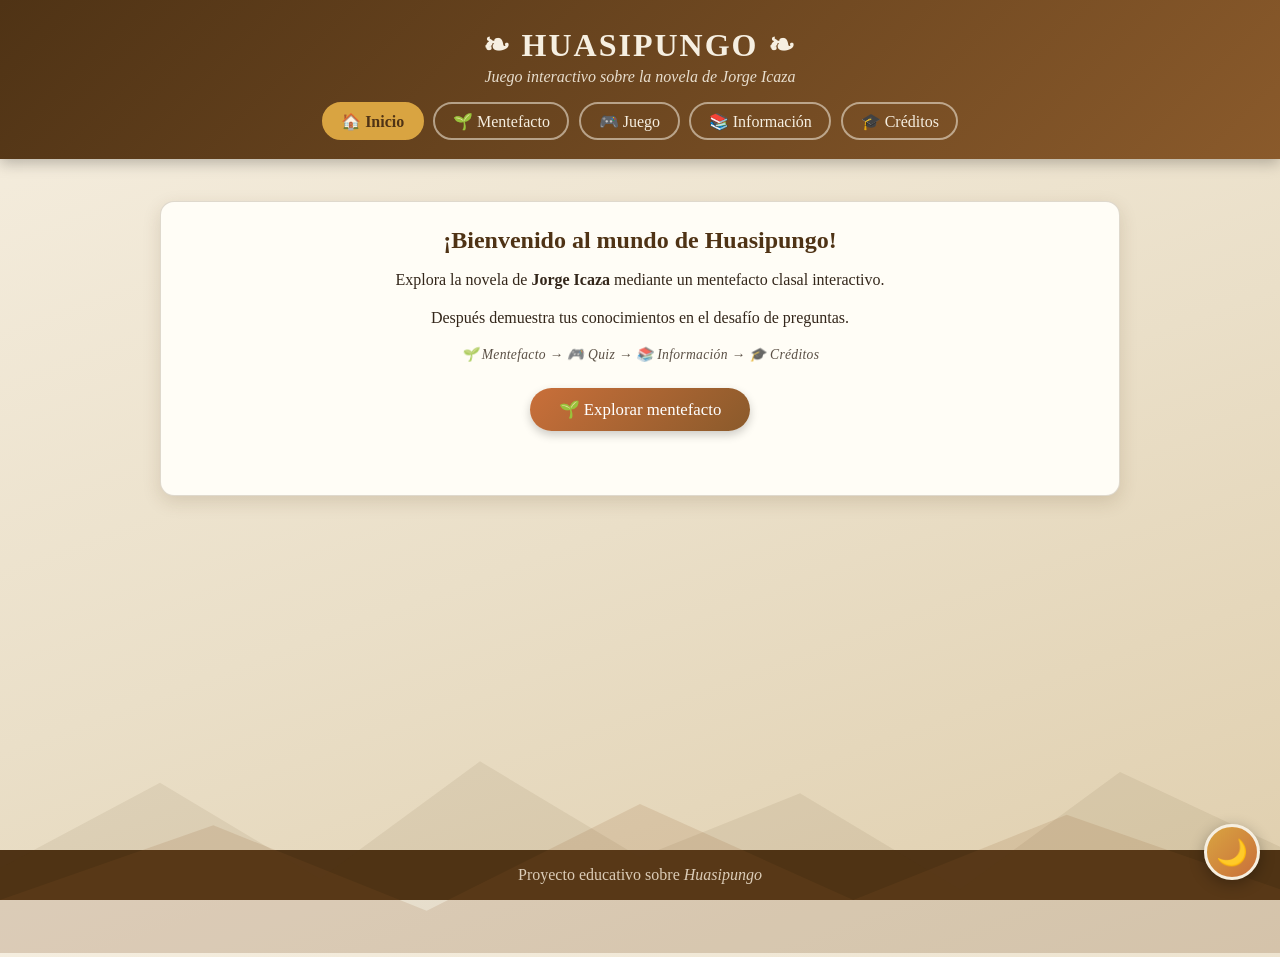
==== index.html @ 81730fbd "Se sube los archivos de la pag" ====
<!DOCTYPE html>
<html lang="es">
<head>
  <meta charset="UTF-8" />
  <meta name="viewport" content="width=device-width, initial-scale=1.0" />
  <title>Huasipungo - Juego Interactivo</title>
  <link rel="stylesheet" href="syte.css" />
</head>
<body>
  <!-- Botón para activar/desactivar modo noche -->
<button class="toggle-noche" id="toggle-noche" title="Activar modo noche">
  🌙
</button>

  <!-- ============ ENCABEZADO Y MENÚ ============ -->
  <header class="encabezado">
    <h1>❧ HUASIPUNGO ❧</h1>
    <p class="subtitulo">Juego interactivo sobre la novela de Jorge Icaza</p>
    <nav class="menu">
      <button class="boton-nav activo" data-seccion="inicio">🏠 Inicio</button>
      <button class="boton-nav" data-seccion="mentefacto">🌱 Mentefacto</button>
      <button class="boton-nav" data-seccion="juego">🎮 Juego</button>
      <button class="boton-nav" data-seccion="informacion">📚 Información</button>
      <button class="boton-nav" data-seccion="creditos">🎓 Créditos</button>
    </nav>
  </header>

  <main class="contenedor">

    <!-- ============ INICIO ============ -->
    <section id="inicio" class="seccion activa">
      <!-- Silueta de montañas andinas -->
<div class="montanas-svg">
  <svg viewBox="0 0 1200 200" preserveAspectRatio="none">
      <!-- Capa de montañas de fondo (más clara) -->
      <path d="M0,200 L0,120 L150,40 L300,130 L450,20 L600,110 L750,50 L900,140 L1050,30 L1200,100 L1200,200 Z" fill="rgba(79,51,21,0.08)"/>
      <!-- Capa de montañas de frente (más oscura) -->
      <path d="M0,200 L0,150 L200,80 L400,160 L600,60 L800,150 L1000,70 L1200,140 L1200,200 Z" fill="rgba(138,90,43,0.15)"/>
  </svg>
</div>
      <div class="tarjeta bienvenida">
        <h2>¡Bienvenido al mundo de Huasipungo!</h2>
        <p>Explora la novela de <strong>Jorge Icaza</strong> mediante un mentefacto clasal interactivo.</p>
        <p>Después demuestra tus conocimientos en el desafío de preguntas.</p>
        <p class="recorrido">🌱 Mentefacto → 🎮 Quiz → 📚 Información → 🎓 Créditos</p>
        <button class="boton-primario" data-seccion="mentefacto">🌱 Explorar mentefacto</button>
      </div>
    </section>

    <!-- ============ MENTEFACTO ============ -->
    <section id="mentefacto" class="seccion">
      <h2>🌱 Mentefacto de Huasipungo</h2>
      <p class="instruccion">
        Arrastra cada ficha del triángulo Clasal hasta el círculo que le corresponde,
        o tócala para leer su contenido. Luego explora el resto del mentefacto
        tocando cada nodo.
      </p>

      <div class="triangulos">
        <!-- CLASAL (nocional) -->
        <div class="triangulo-card">
          <div class="triangulo-titulo">Clasal <span>(Sustantivos)</span></div>
          <div class="triangulo-zona">
            <div class="triangulo-forma clasal"></div>
            <div class="slot" data-slot="clasal-x1" style="top:58%; left:50%;"><span>X1</span></div>
            <div class="slot" data-slot="clasal-x2" style="top:82%; left:24%;"><span>X2</span></div>
            <div class="slot" data-slot="clasal-x3" style="top:82%; left:76%;"><span>X3</span></div>
            <div class="slot slot-fuera" data-slot="clasal-fuera" style="top:12%; left:90%;"><span>X4</span></div>
          </div>
          <div class="triangulo-base">NOVELA INDIGENISTA</div>
          <p class="triangulo-frase">¿Cuáles son novelas indigenistas?</p>
          <div class="banco-fichas" id="banco-clasal">
            <div class="ficha" data-nodo="clasal-x1">Huasipungo</div>
            <div class="ficha" data-nodo="clasal-x2">El mundo es ancho y ajeno</div>
            <div class="ficha" data-nodo="clasal-x3">Otras novelas indigenistas</div>
            <div class="ficha" data-nodo="clasal-fuera">Cien años de soledad</div>
          </div>
        </div>
      </div>

      <div class="verificacion">
        <button id="btn-verificar" class="boton-primario">✅ Verificar</button>
        <p id="feedback-verificacion" class="triangulo-frase"></p>
      </div>

      <!-- Mentefacto conceptual (estructura tipo mapa: triángulo central + recuadros) -->
      <div class="mentefacto">

        <div class="fila-mf">
          <div class="nodo nodo-tema" data-nodo="tema-central">
            <span class="etiqueta">Tema central</span>
            <p>La explotación, el abuso y la injusticia que sufren los indígenas
            campesinos en la Sierra ecuatoriana durante el régimen hacendatario.</p>
          </div>
        </div>

        <div class="conector vertical conector-subida"></div>

        <div class="fila-mf fila-central-mf">
          <div class="nodo nodo-personajes" data-nodo="personajes-principales">
            <span class="etiqueta">Personajes principales</span>
            <ul>
              <li><strong>Andrés Chiliquinga</strong>: indígena trabajador y protagonista.</li>
              <li><strong>Cunshi</strong>: esposa de Andrés, luchadora y sufrida.</li>
              <li><strong>Don Alfonso Pereira</strong>: <span class="tooltip" tabindex="0">hacendado<span class="texto-tooltip">Dueño de la hacienda; ejercía control económico y social sobre los indígenas que vivían en sus tierras.</span></span> cruel y abusivo.</li>
              <li><strong>La indígena</strong>: símbolo del pueblo indígena explotado.</li>
            </ul>
          </div>

          <div class="conector horizontal"></div>

          <div class="triangulo-mf">
            <div class="triangulo-mf-forma"></div>
            <div class="triangulo-mf-texto">
              <strong>HUASIPUNGO</strong>
              <span>Novela de<br>Jorge Icaza<br>(1934)</span>
            </div>
          </div>

          <div class="conector horizontal"></div>

          <div class="nodo nodo-idea" data-nodo="idea-principal">
            <span class="etiqueta">Idea principal</span>
            <p>Huasipungo denuncia la dura realidad del indígena ecuatoriano,
            mostrando cómo el sistema hacendatario lo somete a la pobreza,
            al abuso y a la falta de derechos.</p>
          </div>
        </div>

        <div class="conector vertical conector-bajada"></div>

        <div class="ramas-inferior">
          <div class="rama"></div>
          <div class="rama"></div>
          <div class="rama"></div>
        </div>

        <div class="fila-mf fila-inferior-mf">
          <div class="nodo nodo-ambiente" data-nodo="ambiente">
            <span class="etiqueta">Ambiente</span>
            <p>La historia se desarrolla en las haciendas de la Sierra ecuatoriana,
            espacios de desigualdad, donde los indígenas viven en condiciones
            de pobreza y humillación.</p>
          </div>
          <div class="nodo nodo-conflicto" data-nodo="conflicto-central">
            <span class="etiqueta">Conflicto central</span>
            <p>El indígena lucha por sobrevivir frente a la explotación de los
            <span class="tooltip" tabindex="0">hacendados<span class="texto-tooltip">Dueños de la hacienda; ejercían control económico y social sobre los indígenas que vivían en sus tierras.</span></span>,
            quienes abusan de su poder económico y social, negándoles justicia y dignidad.</p>
          </div>
          <div class="nodo nodo-mensaje" data-nodo="mensaje">
            <span class="etiqueta">Mensaje</span>
            <p>La novela invita a reflexionar sobre la justicia social, el respeto
            a la dignidad humana y la necesidad de construir una sociedad más
            equitativa y solidaria.</p>
          </div>
        </div>
      </div>

      <!-- Galería de personajes (tarjetas con flip) -->
      <div class="galeria-personajes">
        <h3 class="subtitulo-seccion">👥 Galería de personajes</h3>
        <p class="instruccion">Toca cada tarjeta para conocer al personaje.</p>
        <div class="tarjetas-personajes">
          <div class="tarjeta-flip" tabindex="0">
            <div class="tarjeta-flip-interior">
              <div class="tarjeta-flip-frente">
                <span class="tarjeta-flip-icono">🧔🏿</span>
                <span class="tarjeta-flip-nombre">Andrés Chiliquinga</span>
              </div>
              <div class="tarjeta-flip-reverso">
                <p>Indígena trabajador y protagonista; representa el sufrimiento y la resistencia.</p>
              </div>
            </div>
          </div>
          <div class="tarjeta-flip" tabindex="0">
            <div class="tarjeta-flip-interior">
              <div class="tarjeta-flip-frente">
                <span class="tarjeta-flip-icono">👩🏽</span>
                <span class="tarjeta-flip-nombre">Cunshi</span>
              </div>
              <div class="tarjeta-flip-reverso">
                <p>Esposa de Andrés, luchadora y sufrida.</p>
              </div>
            </div>
          </div>
          <div class="tarjeta-flip" tabindex="0">
            <div class="tarjeta-flip-interior">
              <div class="tarjeta-flip-frente">
                <span class="tarjeta-flip-icono">🎩</span>
                <span class="tarjeta-flip-nombre">Alfonso Pereira</span>
              </div>
              <div class="tarjeta-flip-reverso">
                <p>Hacendado cruel y abusivo, dueño de la hacienda.</p>
              </div>
            </div>
          </div>
          <div class="tarjeta-flip" tabindex="0">
            <div class="tarjeta-flip-interior">
              <div class="tarjeta-flip-frente">
                <span class="tarjeta-flip-icono">💼</span>
                <span class="tarjeta-flip-nombre">Mr. Chapy</span>
              </div>
              <div class="tarjeta-flip-reverso">
                <p>Inversionista estadounidense interesado en la hacienda.</p>
              </div>
            </div>
          </div>
          <div class="tarjeta-flip" tabindex="0">
            <div class="tarjeta-flip-interior">
              <div class="tarjeta-flip-frente">
                <span class="tarjeta-flip-icono">🥾</span>
                <span class="tarjeta-flip-nombre">Jacinto Quintana</span>
              </div>
              <div class="tarjeta-flip-reverso">
                <p>Capataz que vigila y castiga a los indígenas.</p>
              </div>
            </div>
          </div>
          <div class="tarjeta-flip" tabindex="0">
            <div class="tarjeta-flip-interior">
              <div class="tarjeta-flip-frente">
                <span class="tarjeta-flip-icono">⛪</span>
                <span class="tarjeta-flip-nombre">Padre Juvencio Rojano</span>
              </div>
              <div class="tarjeta-flip-reverso">
                <p>Sacerdote que justifica el orden establecido.</p>
              </div>
            </div>
          </div>
          <div class="tarjeta-flip" tabindex="0">
            <div class="tarjeta-flip-interior">
              <div class="tarjeta-flip-frente">
                <span class="tarjeta-flip-icono">✊🏽</span>
                <span class="tarjeta-flip-nombre">La indígena</span>
              </div>
              <div class="tarjeta-flip-reverso">
                <p>Símbolo del pueblo indígena explotado en su conjunto.</p>
              </div>
            </div>
          </div>
        </div>
      </div>

      <div id="detalle-nodo" class="detalle-nodo oculto">
        <h3 id="detalle-titulo"></h3>
        <div id="detalle-contenido"></div>
      </div>

      <p id="indicacion-nodo" class="instruccion">
        Toca cualquier ficha o nodo para ver su contenido.
      </p>
    </section>

    <!-- ============ JUEGO ============ -->
    <section id="juego" class="seccion">
      <h2>🎮 Desafío de Huasipungo</h2>
      <div class="marcador">⭐ Puntos: <span id="puntos">0</span></div>

      <div class="tarjeta">

        <div id="zona-intro">
          <p>Ingresa tu nombre y presiona comenzar para jugar.</p>
          <input type="text" id="input-nombre" class="campo-nombre" placeholder="Tu nombre" maxlength="20">
          <p id="error-nombre" class="retroalimentacion mal oculto">Escribe tu nombre antes de comenzar.</p>
          <button id="btn-comenzar" class="boton-primario">▶️ Comenzar juego</button>
        </div>

        <div id="zona-pregunta" class="oculto">
          <!-- Cambia el párrafo de progreso por este nuevo div -->
<div class="progreso-montana">
  <div class="camino-relleno" id="camino-relleno"></div>
  <div class="condor-icon" id="condor-icon">🦅</div>
</div>
<p id="progreso" class="progreso progreso-texto-antiguo"></p> <!-- Lo ocultamos con CSS pero lo dejamos por si el JS lo busca -->
          <button id="btn-reiniciar-partida" class="boton-secundario boton-chico" title="Reiniciar esta partida">🔁 Reiniciar</button>
          <h3 id="pregunta-texto"></h3>
          <div id="opciones" class="opciones"></div>
          <p id="retroalimentacion" class="retroalimentacion"></p>
          <button id="btn-siguiente" class="boton-primario oculto">Siguiente ➜</button>
        </div>

        <div id="zona-final" class="oculto">
          <h3>🏁 ¡Juego terminado!</h3>
          <div id="insignia-resultado" class="insignia">
            <span id="insignia-icono" class="insignia-icono"></span>
            <span id="insignia-texto" class="insignia-texto"></span>
          </div>
          <p id="resultado-final"></p>
          <button id="btn-reiniciar" class="boton-primario">🔄 Jugar de nuevo</button>
          <button id="btn-cambiar-jugador" class="boton-primario boton-secundario">👤 Cambiar jugador</button>
        </div>

      </div>

      <div class="tarjeta tabla-posiciones">
        <h3>🏆 Tabla de posiciones</h3>
        <button id="btn-reiniciar-ranking" class="boton-secundario boton-chico" title="Borrar la tabla de posiciones">🗑️ Reiniciar tabla</button>
        <table id="tabla-ranking">
          <thead>
            <tr><th>#</th><th>Nombre</th><th>Puntos</th><th>Fecha</th></tr>
          </thead>
          <tbody id="cuerpo-ranking"></tbody>
        </table>
        <p id="sin-registros" class="instruccion oculto">Aún no hay partidas registradas. ¡Sé el primero!</p>
      </div>
    </section>

    <!-- ============ INFORMACIÓN ============ -->
    <section id="informacion" class="seccion">
      <h2>📚 Sobre Huasipungo</h2>
      <div class="tarjeta info">
        <div class="dato">
          <span class="clave">Autor</span>
          <span class="valor">Jorge Icaza</span>
        </div>
        <div class="dato">
          <span class="clave">Año de publicación</span>
          <span class="valor">1934</span>
        </div>
        <div class="dato">
          <span class="clave">Género</span>
          <span class="valor">Novela de denuncia social (indigenista)</span>
        </div>
        <div class="dato bloque">
          <span class="clave">Descripción</span>
          <span class="valor">Huasipungo presenta la difícil situación de los indígenas
          ecuatorianos sometidos a explotación y condiciones de vida injustas
          dentro del sistema de hacienda.</span>
        </div>
        <div class="dato bloque">
          <span class="clave">Temas principales</span>
          <span class="valor">
            • Explotación<br>
            • Pobreza<br>
            • Racismo<br>
            • Desigualdad social<br>
            • Resistencia indígena
          </span>
        </div>
        <div class="dato bloque">
          <span class="clave">Personaje principal</span>
          <span class="valor"><strong>Andrés Chiliquinga</strong> representa el sufrimiento
          y la resistencia de los indígenas.</span>
        </div>
        <div class="dato bloque">
          <span class="clave">Sobre el autor</span>
          <span class="valor">Jorge Icaza Coronel (Quito, 1906 – 1978) fue un escritor y
          dramaturgo ecuatoriano, una de las figuras principales del indigenismo
          latinoamericano. Su obra retrata la explotación del indígena serrano bajo el
          sistema de haciendas, combinando la denuncia social con un lenguaje que
          incorpora giros populares y quichuismos.</span>
        </div>
        <div class="dato bloque">
          <span class="clave">Contexto histórico</span>
          <span class="valor">Huasipungo se publicó en 1934, en un Ecuador rural dominado
          por el latifundio y el
          <span class="tooltip" tabindex="0">concertaje<span class="texto-tooltip">Sistema de deudas heredadas que ataba al indígena y su familia al servicio de la hacienda.</span></span>:
          un sistema de deudas que ataba al indígena a la hacienda a cambio de un
          <span class="tooltip" tabindex="0">huasipungo<span class="texto-tooltip">Pequeña parcela de tierra que el hacendado entregaba al indígena a cambio de trabajo gratuito.</span></span>.
          La novela se inscribe en el indigenismo, corriente literaria de las décadas de
          1930 y 1940 que denunciaba la marginación de los pueblos originarios en los
          países andinos.</span>
        </div>
        <div class="dato bloque">
          <span class="clave">Glosario</span>
          <dl class="glosario">
            <dt>Huasipungo</dt>
            <dd>Pequeña parcela de tierra que el hacendado entregaba al indígena a cambio de trabajo gratuito.</dd>
            <dt>Concertaje</dt>
            <dd>Sistema de deudas heredadas que ataba al indígena y su familia al servicio de la hacienda.</dd>
            <dt>Longo</dt>
            <dd>Término despectivo usado en la novela para referirse al indígena.</dd>
            <dt>Mayordomo / Capataz</dt>
            <dd>Encargado de vigilar el trabajo de los indígenas y hacer cumplir las órdenes del hacendado.</dd>
            <dt>Patrón / Hacendado</dt>
            <dd>Dueño de la hacienda; ejercía control económico y social sobre los indígenas que vivían en sus tierras.</dd>
          </dl>
        </div>
      </div>
    </section>

    <!-- ============ CRÉDITOS ============ -->
    <section id="creditos" class="seccion">
      <h2>🎓 Créditos</h2>
      <div class="tarjeta info">
        <div class="dato bloque">
          <span class="clave">Autores</span>
          <span class="valor">Moisés Dela, Andrés Loor, Miguel Jiménez, Roberto Asencio</span>
        </div>
        <div class="dato">
          <span class="clave">Materia</span>
          <span class="valor">Lengua y Literatura 3A</span>
        </div>
        <div class="dato">
          <span class="clave">Docente</span>
          <span class="valor">Karina Ormaza</span>
        </div>
        <div class="dato">
          <span class="clave">Institución</span>
          <span class="valor">San Benildo La Salle</span>
        </div>
        <div class="dato">
          <span class="clave">Fecha</span>
          <span class="valor">18 de agosto de 2026</span>
        </div>
        <div class="dato bloque">
          <span class="clave">Objetivo del proyecto</span>
          <span class="valor">Servir como material de apoyo para el estudio de la novela
          <em>Huasipungo</em> de Jorge Icaza, mediante un mentefacto interactivo y un
          desafío de preguntas, como complemento a un juego elaborado por separado en
          RPG Maker MZ sobre la misma obra.</span>
        </div>
        <div class="dato bloque">
          <span class="clave">Fuentes consultadas</span>
          <span class="valor">
            • Icaza, Jorge. <em>Huasipungo</em>. 1934.<br>
            • Biografía de Jorge Icaza — enciclopedias y antologías de literatura ecuatoriana.<br>
            • Apuntes de cátedra de Lengua y Literatura sobre la novela indigenista.
          </span>
        </div>
      </div>
    </section>

  </main>

  <footer class="pie">Proyecto educativo sobre <em>Huasipungo</em></footer>

  <script src="main.js"></script>
</body>
</html>
---- syte.css ----
/* ============ VARIABLES Y BASE ============ */
:root{
  --tierra:#8a5a2b;
  --tierra-oscura:#4f3315;
  --barro:#c96f3a;
  --verde:#4e6b3a;
  --verde-oscuro:#31481f;
  --dorado:#d9a441;
  --crema:#f6efe1;
  --papel:#fffdf6;
  --tinta:#33261a;
  --correcto:#2e7d32;
  --incorrecto:#b3402e;
}

*{ margin:0; padding:0; box-sizing:border-box; }

body{
  font-family: Georgia, "Times New Roman", serif;
  background: linear-gradient(160deg, #f6efe1 0%, #eadfc8 55%, #e0cfae 100%);
  color: var(--tinta);
  min-height:100vh;
  display:flex;
  flex-direction:column;
}

/* ============ ENCABEZADO ============ */
.encabezado{
  background: linear-gradient(135deg, var(--tierra-oscura), var(--tierra));
  color: var(--crema);
  text-align:center;
  padding: 1.6rem 1rem 1.2rem;
  box-shadow: 0 4px 14px rgba(0,0,0,.25);
}
.encabezado h1{ letter-spacing:2px; font-size:2rem; }
.subtitulo{ opacity:.9; margin-top:.3rem; font-style:italic; }

.menu{
  display:flex; justify-content:center; flex-wrap:wrap;
  gap:.6rem; margin-top:1rem;
}
.boton-nav{
  font-family:inherit; font-size:1rem;
  border:2px solid rgba(246,239,225,.55);
  background:transparent; color:var(--crema);
  padding:.45rem 1.1rem; border-radius:999px;
  cursor:pointer; transition:.25s;
}
.boton-nav:hover{ background:rgba(255,255,255,.15); transform:translateY(-2px); }
.boton-nav.activo{
  background:var(--dorado); color:var(--tierra-oscura);
  border-color:var(--dorado); font-weight:bold;
}

/* ============ SECCIONES ============ */
.contenedor{ width:min(960px, 94%); margin:1.6rem auto; flex:1; }

.seccion{ display:none; }
.seccion.activa{ display:block; animation:aparecer .4s ease; }
@keyframes aparecer{ from{opacity:0; transform:translateY(12px);} to{opacity:1; transform:none;} }

.seccion > h2{ text-align:center; color:var(--tierra-oscura); margin-bottom:.4rem; }
.instruccion{ text-align:center; margin:.6rem 0 1.2rem; font-style:italic; opacity:.85; }

.tarjeta{
  background:var(--papel);
  border:1px solid rgba(79,51,21,.18);
  border-radius:14px;
  box-shadow:0 6px 18px rgba(79,51,21,.15);
  padding:1.6rem;
  margin-top:1rem;
}
.bienvenida{ text-align:center; }
.bienvenida h2{ color:var(--tierra-oscura); margin-bottom:.8rem; }
.bienvenida p{ margin-bottom:.8rem; line-height:1.6; }
.recorrido{
  font-size:.85rem; font-style:italic; opacity:.8;
  letter-spacing:.3px;
}

.boton-primario{
  font-family:inherit; font-size:1.05rem;
  background:linear-gradient(135deg, var(--barro), var(--tierra));
  color:#fff; border:none; border-radius:999px;
  padding:.7rem 1.8rem; cursor:pointer;
  box-shadow:0 4px 10px rgba(0,0,0,.2);
  transition:.25s; margin-top:.6rem;
}
.boton-primario:hover{ transform:translateY(-2px); box-shadow:0 6px 14px rgba(0,0,0,.28); }

.boton-secundario{
  background:transparent; color:var(--tierra-oscura);
  border:2px solid var(--tierra); box-shadow:none;
  margin-left:.6rem;
}
.boton-secundario:hover{ background:rgba(138,90,43,.1); box-shadow:none; }

.boton-chico{
  display:block; margin:0 auto 1rem; padding:.35rem 1rem;
  font-size:.85rem;
}

.oculto{ display:none !important; }

/* ============ MENTEFACTO (triángulos nocionales) ============ */
.triangulos{
  display:flex; justify-content:center; align-items:stretch;
  gap:1.4rem; flex-wrap:wrap; margin-top:1rem;
}

.triangulo-card{
  position:relative;
  flex:1 1 260px; max-width:320px;
  background:var(--papel); border-radius:14px;
  padding:1.1rem 1rem; text-align:center;
  box-shadow:0 6px 18px rgba(79,51,21,.15);
}

.triangulo-titulo{ font-weight:bold; color:var(--tierra-oscura); margin-bottom:.7rem; }
.triangulo-titulo span{
  display:block; font-size:.75rem; font-style:italic;
  font-weight:normal; opacity:.75; margin-top:.15rem;
}

.triangulo-zona{ position:relative; width:100%; max-width:250px; height:190px; margin:0 auto; }

.triangulo-forma{
  position:absolute; inset:0;
  clip-path: polygon(50% 4%, 4% 96%, 96% 96%);
}
.triangulo-forma.clasal{ background:var(--verde-oscuro); }

/* zonas de destino (dianas) dentro del triángulo */
.slot{
  position:absolute; transform:translate(-50%,-50%);
  width:44px; height:44px; border-radius:10px;
  display:flex; align-items:center; justify-content:center;
  border:2px dashed rgba(255,255,255,.6);
  color:rgba(255,255,255,.75); font-weight:bold; font-size:.8rem;
  z-index:1; pointer-events:auto;
}
.slot-fuera{ border-color:rgba(179,64,46,.75); color:var(--tierra-oscura); }
.slot.correcto{ border-color:var(--correcto); border-style:solid; }
.slot.incorrecto{ border-color:var(--incorrecto); border-style:solid; }

/* fichas arrastrables */
.ficha{
  width:82px; min-height:2.4rem;
  display:flex; align-items:center; justify-content:center;
  padding:.3rem .4rem; border-radius:10px;
  background:var(--dorado); color:var(--tierra-oscura);
  font-weight:600; font-size:.68rem; line-height:1.15; text-align:center;
  border:2px solid #fff; box-shadow:0 3px 8px rgba(0,0,0,.25);
  cursor:grab; user-select:none; touch-action:none;
  transition:box-shadow .2s, background .2s, color .2s;
}
.ficha.en-slot{ position:absolute; z-index:5; }
.ficha.arrastrando{ cursor:grabbing; box-shadow:0 8px 18px rgba(0,0,0,.35); opacity:.95; }
.ficha.correcto{ background:var(--correcto); color:#fff; }
.ficha.incorrecto{ background:var(--incorrecto); color:#fff; }

.banco-fichas{
  display:flex; flex-wrap:wrap; justify-content:center;
  gap:.5rem; margin-top:1rem; padding-top:.8rem;
  border-top:1px dashed rgba(79,51,21,.25);
  min-height:2.6rem;
}

.triangulo-base{
  margin-top:.8rem; font-weight:bold; color:var(--tierra-oscura);
  background:rgba(217,164,65,.25);
  padding:.4rem 1rem; border-radius:999px; letter-spacing:.5px;
}
.triangulo-frase{ margin-top:.6rem; font-size:.9rem; font-style:italic; line-height:1.5; }

/* botón y resultado de verificación */
.verificacion{ text-align:center; margin-top:1.6rem; }
#feedback-verificacion{ margin-top:.7rem; font-weight:bold; font-style:normal; }

/* ============ MENTEFACTO CONCEPTUAL (triángulo central + recuadros) ============ */
.mentefacto{
  margin-top:2rem;
  display:flex; flex-direction:column; align-items:center;
  gap:.2rem;
}
.fila-mf{
  display:flex; justify-content:center; align-items:stretch;
  gap:1.2rem; flex-wrap:wrap; width:100%;
}
.fila-central-mf{ align-items:center; }

.conector.vertical{
  width:3px; height:28px; margin:0 auto;
  background:var(--tierra-oscura); border-radius:2px;
}
.conector.horizontal{
  width:34px; height:3px; align-self:center;
  background:var(--tierra-oscura); border-radius:2px;
  flex:0 0 auto;
}

/* rama que baja del triángulo y se abre hacia los tres recuadros inferiores */
.ramas-inferior{
  position:relative;
  display:flex; gap:1.2rem; width:100%;
  height:20px; margin:0 auto;
}
.ramas-inferior::before{
  content:""; position:absolute; left:10%; right:10%; top:0;
  height:3px; background:var(--tierra-oscura); border-radius:2px;
}
.ramas-inferior .rama{ flex:1 1 220px; max-width:300px; position:relative; }
.ramas-inferior .rama::before{
  content:""; position:absolute; left:50%; top:0; bottom:0; width:3px;
  background:var(--tierra-oscura); transform:translateX(-50%);
}

.nodo{
  flex:1 1 220px; max-width:300px;
  background:var(--papel);
  border:2.5px solid currentColor;
  border-radius:14px;
  padding:1rem 1.1rem; text-align:left; cursor:pointer;
  box-shadow:0 4px 10px rgba(79,51,21,.15);
  transition:.25s;
}
.nodo:hover{ transform:translateY(-4px); box-shadow:0 8px 16px rgba(79,51,21,.22); }
.nodo.activo{ transform:scale(1.03); box-shadow:0 8px 20px rgba(79,51,21,.28); border-color:var(--dorado); }

.etiqueta{
  display:block; font-weight:bold; font-size:1rem;
  letter-spacing:.3px; margin-bottom:.5rem; color:currentColor;
}
.nodo p, .nodo ul{ color:var(--tinta); font-size:.92rem; line-height:1.55; }
.nodo ul{ margin-left:1.1rem; }
.nodo li{ margin-bottom:.25rem; }

.nodo-tema{ color:#2f6d3a; }
.nodo-personajes{ color:#2f5fa8; }
.nodo-idea{ color:#7a4fb5; }
.nodo-ambiente{ color:#d9791f; }
.nodo-conflicto{ color:#2b8a82; }
.nodo-mensaje{ color:#c94f5c; }

/* triángulo central */
.triangulo-mf{
  position:relative;
  flex:0 0 auto; width:220px; height:200px;
}
.triangulo-mf-forma{
  position:absolute; inset:0;
  background:var(--crema);
  clip-path: polygon(50% 4%, 4% 96%, 96% 96%);
  filter: drop-shadow(0 5px 10px rgba(79,51,21,.3));
}
.triangulo-mf-texto{
  position:relative; z-index:1;
  height:100%; display:flex; flex-direction:column;
  align-items:center; justify-content:center;
  text-align:center; color:var(--tierra-oscura); padding-top:1.4rem;
}
.triangulo-mf-texto strong{ font-size:1.15rem; letter-spacing:1px; margin-bottom:.35rem; }
.triangulo-mf-texto span{ font-size:.82rem; font-style:italic; line-height:1.35; }

.detalle-nodo{
  background:var(--papel);
  border:2px dashed var(--tierra);
  border-radius:14px;
  padding:1.4rem; margin-top:1.4rem;
  animation:aparecer .35s ease;
}
.detalle-nodo h3{ color:var(--barro); margin-bottom:.7rem; }
.detalle-nodo p{ line-height:1.6; margin-bottom:.6rem; }
.detalle-nodo ul{ margin:.4rem 0 .4rem 1.4rem; line-height:1.7; }

/* ============ JUEGO ============ */
.marcador{
  text-align:center; margin:.8rem auto;
  background:var(--papel); border:2px solid var(--dorado);
  border-radius:999px; width:max-content;
  padding:.4rem 1.4rem; font-weight:bold; color:var(--tierra-oscura);
}
#juego .tarjeta{ text-align:center; }
.progreso{ font-size:.9rem; opacity:.7; margin-bottom:.8rem; }
#pregunta-texto{ color:var(--tierra-oscura); margin-bottom:1.2rem; font-size:1.25rem; }

.opciones{
  display:grid; grid-template-columns:repeat(2, 1fr);
  gap:.8rem; margin-bottom:1rem;
}
.opcion{
  font-family:inherit; font-size:1rem;
  background:var(--crema); border:2px solid var(--tierra);
  color:var(--tinta); border-radius:10px;
  padding:.8rem; cursor:pointer; transition:.2s;
}
.opcion:hover:not(:disabled){ background:var(--dorado); transform:translateY(-2px); }
.opcion:disabled{ cursor:default; opacity:.85; }
.opcion.correcta{ background:var(--correcto); color:#fff; border-color:var(--correcto); font-weight:bold; }
.opcion.incorrecta{ background:var(--incorrecto); color:#fff; border-color:var(--incorrecto); }

.retroalimentacion{ min-height:1.5rem; font-weight:bold; margin:.4rem 0; }
.retroalimentacion.bien{ color:var(--correcto); }
.retroalimentacion.mal{ color:var(--incorrecto); }

#zona-final h3{ color:var(--tierra-oscura); margin-bottom:.8rem; }
#resultado-final{ margin-bottom:1rem; line-height:1.6; }

.campo-nombre{
  font-family:inherit; font-size:1rem;
  display:block; width:min(280px, 100%); margin:.8rem auto 0;
  padding:.6rem .9rem; border-radius:10px;
  border:2px solid var(--tierra); background:var(--crema);
  color:var(--tinta); text-align:center;
}
.campo-nombre:focus{ outline:2px solid var(--dorado); }

.tabla-posiciones h3{ color:var(--tierra-oscura); margin-bottom:1rem; text-align:center; }
#tabla-ranking{ width:100%; border-collapse:collapse; }
#tabla-ranking th, #tabla-ranking td{
  padding:.55rem .6rem; text-align:center;
  border-bottom:1px solid rgba(79,51,21,.15);
}
#tabla-ranking th{ color:var(--barro); }
#tabla-ranking td:nth-child(2){ text-align:left; }
#tabla-ranking tbody tr:first-child{ font-weight:bold; background:rgba(217,164,65,.18); }

/* ============ INFORMACIÓN ============ */
.info .dato{
  display:flex; justify-content:space-between; gap:1rem;
  padding:.8rem 0; border-bottom:1px solid rgba(79,51,21,.15);
  text-align:right;
}
.info .dato:last-child{ border-bottom:none; }
.info .clave{ font-weight:bold; color:var(--barro); text-align:left; min-width:180px; }
.info .valor{ line-height:1.6; }
.info .dato.bloque{ flex-direction:column; text-align:left; }
.info .dato.bloque .valor{ margin-top:.3rem; }

.glosario{ margin-top:.3rem; }
.glosario dt{
  font-weight:bold; color:var(--barro);
  margin-top:.6rem;
}
.glosario dt:first-child{ margin-top:0; }
.glosario dd{
  margin:.15rem 0 0 0; line-height:1.6;
}

/* ============ PIE ============ */
.pie{
  text-align:center; padding:1rem;
  background:var(--tierra-oscura); color:var(--crema);
  margin-top:2rem;
}

/* ============ RESPONSIVE ============ */
@media (max-width: 640px){
  .triangulo-card{ max-width:100%; }
  .fila-central-mf{ flex-direction:column; align-items:center; }
  .nodo, .triangulo-mf{ max-width:100%; }
  .conector.horizontal{ width:3px; height:20px; }
  .ramas-inferior{ display:none; }
  .opciones{ grid-template-columns:1fr; }
  .info .dato{ flex-direction:column; text-align:left; }
  #tabla-ranking{ font-size:.85rem; }
}
/* ============ ANIMACIONES DE FEEDBACK (MENTEFACTO) ============ */
@keyframes shake-ficha {
  0%, 100% { margin-left: 0; }
  20%, 60% { margin-left: -6px; }
  40%, 80% { margin-left: 6px; }
}
@keyframes glow-ficha {
  0%, 100% { box-shadow: 0 3px 8px rgba(0,0,0,.25), 0 0 0 0 rgba(46, 125, 50, 0.8); }
  50% { box-shadow: 0 3px 8px rgba(0,0,0,.25), 0 0 15px 5px rgba(46, 125, 50, 0.5); }
}

/* Aplicamos las animaciones a las fichas cuando el JS les pone la clase correcto/incorrecto */
.ficha.incorrecto { 
  animation: shake-ficha 0.5s ease; 
}
.ficha.correcto { 
  animation: glow-ficha 2s infinite; 
}

/* ============ FONDO DE MONTAÑAS (BIENVENIDA) ============ */
.bienvenida {
  position: relative;
  overflow: hidden; /* Oculta las montañas si se salen del contenedor */
  padding-bottom: 4rem; /* Espacio extra abajo para que no tape el texto */
}
.montanas-svg {
  position: absolute;
  bottom: 0; left: 0;
  width: 100%; height: 160px;
  pointer-events: none; /* Permite hacer clic a través de las montañas */
  z-index: 0;
}
/* Aseguramos que el texto y botones estén por encima de las montañas */
.bienvenida > *:not(.montanas-svg) {
  position: relative;
  z-index: 1;
}
/* ============ TOOLTIPS INTERACTIVOS ============ */
.tooltip {
  position: relative;
  border-bottom: 2px dotted var(--barro);
  cursor: help;
  color: var(--tierra-oscura);
  font-weight: bold;
  transition: color 0.2s;
}
.tooltip:hover {
  color: var(--dorado);
}
.tooltip .texto-tooltip {
  visibility: hidden;
  opacity: 0;
  width: 240px;
  background: var(--tierra-oscura);
  color: var(--crema);
  text-align: center;
  border-radius: 8px;
  padding: 10px 12px;
  position: absolute;
  z-index: 100;
  bottom: 130%;
  left: 50%;
  transform: translateX(-50%);
  transition: opacity 0.3s, visibility 0.3s, transform 0.3s;
  font-size: 0.85rem;
  font-weight: normal;
  line-height: 1.4;
  box-shadow: 0 6px 15px rgba(0,0,0,0.3);
  pointer-events: none;
}
/* Flechita hacia abajo del tooltip */
.tooltip .texto-tooltip::after {
  content: "";
  position: absolute;
  top: 100%;
  left: 50%;
  margin-left: -6px;
  border-width: 6px;
  border-style: solid;
  border-color: var(--tierra-oscura) transparent transparent transparent;
}
/* Mostrar al pasar el mouse o hacer clic (en móviles) */
.tooltip:hover .texto-tooltip, 
.tooltip:focus .texto-tooltip,
.tooltip:active .texto-tooltip {
  visibility: visible;
  opacity: 1;
  transform: translateX(-50%) translateY(-4px);
}
/* ============ BARRA DE PROGRESO (CAMINO DE MONTAÑA) ============ */
.progreso-montana {
  position: relative;
  width: 100%;
  max-width: 400px;
  height: 26px;
  background: rgba(79,51,21,0.1);
  border-radius: 15px;
  margin: 0 auto 1.2rem;
  overflow: hidden;
  border: 2px solid var(--tierra);
  box-shadow: inset 0 2px 4px rgba(0,0,0,0.1);
}
.camino-relleno {
  height: 100%;
  width: 0%;
  background: linear-gradient(90deg, var(--verde-oscuro), var(--verde), var(--dorado));
  border-radius: 13px;
  transition: width 0.6s cubic-bezier(0.4, 0, 0.2, 1);
}
.condor-icon {
  position: absolute;
  top: 50%;
  left: 0%;
  transform: translate(-50%, -50%);
  font-size: 1.6rem;
  transition: left 0.6s cubic-bezier(0.4, 0, 0.2, 1);
  filter: drop-shadow(0 3px 5px rgba(0,0,0,0.4));
  z-index: 2;
}
/* Ocultamos el texto de progreso antiguo para que no estorbe */
.progreso-texto-antiguo { display: none; } 
/* ============ CONFETI / POLVO ANDINO ============ */
.particula {
  position: fixed;
  width: 8px;
  height: 8px;
  border-radius: 50%;
  pointer-events: none; /* Permite hacer clic a través de las partículas */
  z-index: 9999;
  animation: explotar-polvo 0.8s ease-out forwards;
}
@keyframes explotar-polvo {
  0% { transform: translate(0, 0) scale(1); opacity: 1; }
  100% { transform: translate(var(--tx), var(--ty)) scale(0); opacity: 0; }
}

/* ============ MODO NOCHE (HACIENDA DE NOCHE) ============ */
/* Botón toggle flotante */
.toggle-noche {
  position: fixed;
  bottom: 20px;
  right: 20px;
  width: 56px;
  height: 56px;
  border-radius: 50%;
  background: linear-gradient(135deg, var(--dorado), var(--barro));
  border: 3px solid var(--crema);
  cursor: pointer;
  box-shadow: 0 4px 15px rgba(0,0,0,0.3);
  display: flex;
  align-items: center;
  justify-content: center;
  font-size: 1.6rem;
  transition: all 0.3s ease;
  z-index: 1000;
}
.toggle-noche:hover {
  transform: scale(1.1) rotate(15deg);
  box-shadow: 0 6px 20px rgba(0,0,0,0.4);
}

/* Variables para modo oscuro */
body.modo-noche {
  --tierra: #3a4a5c;
  --tierra-oscura: #1a2332;
  --barro: #5a6b7c;
  --verde: #2d4a3e;
  --verde-oscuro: #1a2f28;
  --dorado: #c9a961;
  --crema: #e8e4d8;
  --papel: #2a3441;
  --tinta: #d4d0c8;
  --correcto: #4a8c5c;
  --incorrecto: #8c4a4a;
}

/* Ajustes específicos para modo noche */
body.modo-noche {
  background: linear-gradient(160deg, #1a2332 0%, #2a3441 55%, #1f2937 100%);
}

body.modo-noche .encabezado {
  background: linear-gradient(135deg, #0f1419, #1a2332);
  box-shadow: 0 4px 14px rgba(0,0,0,0.5);
}

body.modo-noche .tarjeta {
  background: #2a3441;
  border-color: rgba(201, 169, 97, 0.2);
  box-shadow: 0 6px 18px rgba(0,0,0,0.4);
}

body.modo-noche .opcion {
  background: #3a4a5c;
  border-color: #5a6b7c;
  color: #d4d0c8;
}

body.modo-noche .opcion:hover:not(:disabled) {
  background: #c9a961;
  color: #1a2332;
}

body.modo-noche .nodo {
  background: #2a3441;
  box-shadow: 0 4px 10px rgba(0,0,0,0.4);
}

body.modo-noche .nodo:hover {
  box-shadow: 0 8px 16px rgba(0,0,0,0.5);
}

body.modo-noche .triangulo-mf-forma {
  background: #2a3441;
  filter: drop-shadow(0 5px 10px rgba(0,0,0,0.5));
}

body.modo-noche .pie {
  background: #0f1419;
}

body.modo-noche .montanas-svg path:first-child {
  fill: rgba(201, 169, 97, 0.05);
}

body.modo-noche .montanas-svg path:last-child {
  fill: rgba(201, 169, 97, 0.08);
}

/* Efecto de "luna" en el encabezado */
body.modo-noche .encabezado::before {
  content: "";
  position: absolute;
  top: 20px;
  right: 40px;
  width: 40px;
  height: 40px;
  background: radial-gradient(circle, #c9a961 0%, transparent 70%);
  border-radius: 50%;
  opacity: 0.6;
  animation: brillo-luna 3s ease-in-out infinite;
}

@keyframes brillo-luna {
  0%, 100% { opacity: 0.6; transform: scale(1); }
  50% { opacity: 0.8; transform: scale(1.05); }
}

/* Estrellas sutiles en el fondo */
body.modo-noche::before {
  content: "";
  position: fixed;
  top: 0;
  left: 0;
  width: 100%;
  height: 100%;
  background-image: 
      radial-gradient(2px 2px at 20% 30%, rgba(255,255,255,0.3), transparent),
      radial-gradient(2px 2px at 60% 70%, rgba(255,255,255,0.2), transparent),
      radial-gradient(1px 1px at 50% 50%, rgba(255,255,255,0.4), transparent),
      radial-gradient(1px 1px at 80% 10%, rgba(255,255,255,0.3), transparent),
      radial-gradient(2px 2px at 90% 60%, rgba(255,255,255,0.2), transparent);
  background-size: 200% 200%;
  pointer-events: none;
  z-index: 0;
  animation: estrellas-parpadeo 4s ease-in-out infinite;
}

@keyframes estrellas-parpadeo {
  0%, 100% { opacity: 0.5; }
  50% { opacity: 0.8; }
}

body.modo-noche > * {
  position: relative;
  z-index: 1;
}

/* ============ GALERÍA DE PERSONAJES (TARJETAS FLIP) ============ */
.galeria-personajes{ margin-top:2.4rem; text-align:center; }
.subtitulo-seccion{ color:var(--tierra-oscura); margin-bottom:.3rem; }

.tarjetas-personajes{
  display:flex; flex-wrap:wrap; justify-content:center;
  gap:1rem; margin-top:1rem;
}

.tarjeta-flip{
  width:150px; height:170px;
  perspective:900px; cursor:pointer;
}
.tarjeta-flip-interior{
  position:relative; width:100%; height:100%;
  transition:transform .6s;
  transform-style:preserve-3d;
}
.tarjeta-flip.volteada .tarjeta-flip-interior{ transform:rotateY(180deg); }

.tarjeta-flip-frente, .tarjeta-flip-reverso{
  position:absolute; inset:0;
  backface-visibility:hidden;
  border-radius:14px;
  display:flex; flex-direction:column; align-items:center; justify-content:center;
  padding:.9rem; text-align:center;
  box-shadow:0 4px 10px rgba(79,51,21,.18);
}
.tarjeta-flip-frente{
  background:var(--papel); border:2px solid var(--tierra);
}
.tarjeta-flip-icono{ font-size:2.3rem; margin-bottom:.4rem; }
.tarjeta-flip-nombre{ font-weight:bold; color:var(--tierra-oscura); font-size:.92rem; line-height:1.3; }

.tarjeta-flip-reverso{
  background:var(--tierra-oscura); color:var(--crema);
  transform:rotateY(180deg);
  font-size:.82rem; line-height:1.4;
}

/* ============ INSIGNIA DE LOGRO (RESULTADO DEL QUIZ) ============ */
.insignia{
  display:flex; flex-direction:column; align-items:center; gap:.4rem;
  margin:1rem auto 1.2rem;
}
.insignia-icono{
  display:flex; align-items:center; justify-content:center;
  width:5.2rem; height:5.2rem; border-radius:50%;
  font-size:2.6rem;
  background:var(--papel);
  border:4px solid var(--tierra);
  box-shadow:0 4px 12px rgba(0,0,0,.2);
  animation:aparecer .5s ease;
}
.insignia-texto{ font-weight:bold; color:var(--tierra-oscura); }

.insignia.oro    .insignia-icono{ border-color:#d9a441; }
.insignia.plata  .insignia-icono{ border-color:#b9c0c9; }
.insignia.bronce .insignia-icono{ border-color:#c98a4b; }
.insignia.semilla .insignia-icono{ border-color:var(--verde); }
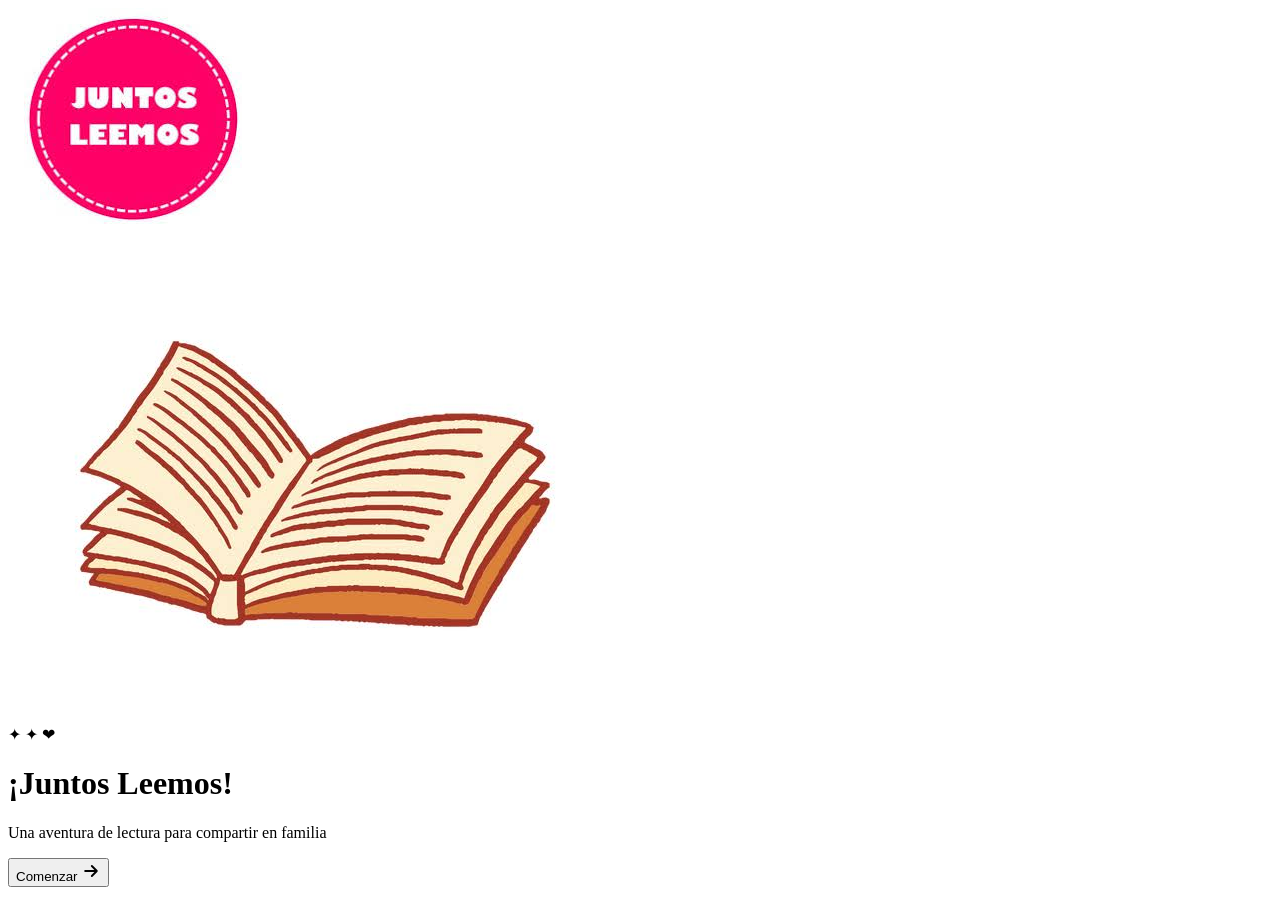
==== commit ff5065f7: "Reestructura el sitio: pantalla de bienvenida "Juntos Leemos" en la raíz y el juego de Huasipungo en" ====
--- a/index.html
+++ b/index.html
@@ -1,431 +1,53 @@
 <!DOCTYPE html>
 <html lang="es">
 <head>
-  <meta charset="UTF-8" />
-  <meta name="viewport" content="width=device-width, initial-scale=1.0" />
-  <title>Huasipungo - Juego Interactivo</title>
-  <link rel="stylesheet" href="syte.css" />
+<meta charset="UTF-8">
+<meta name="viewport" content="width=device-width, initial-scale=1.0">
+<title>Juntos Leemos</title>
+<link rel="preconnect" href="https://fonts.googleapis.com">
+<link rel="preconnect" href="https://fonts.gstatic.com" crossorigin>
+<link href="https://fonts.googleapis.com/css2?family=Fredoka:wght@400;500;600;700&display=swap" rel="stylesheet">
+<link rel="stylesheet" href="style.css">
 </head>
 <body>
-  <!-- Botón para activar/desactivar modo noche -->
-<button class="toggle-noche" id="toggle-noche" title="Activar modo noche">
-  🌙
-</button>
+  <div class="phone">
+    <div class="screen" id="screen">
 
-  <!-- ============ ENCABEZADO Y MENÚ ============ -->
-  <header class="encabezado">
-    <h1>❧ HUASIPUNGO ❧</h1>
-    <p class="subtitulo">Juego interactivo sobre la novela de Jorge Icaza</p>
-    <nav class="menu">
-      <button class="boton-nav activo" data-seccion="inicio">🏠 Inicio</button>
-      <button class="boton-nav" data-seccion="mentefacto">🌱 Mentefacto</button>
-      <button class="boton-nav" data-seccion="juego">🎮 Juego</button>
-      <button class="boton-nav" data-seccion="informacion">📚 Información</button>
-      <button class="boton-nav" data-seccion="creditos">🎓 Créditos</button>
-    </nav>
-  </header>
-
-  <main class="contenedor">
-
-    <!-- ============ INICIO ============ -->
-    <section id="inicio" class="seccion activa">
-      <!-- Silueta de montañas andinas -->
-<div class="montanas-svg">
-  <svg viewBox="0 0 1200 200" preserveAspectRatio="none">
-      <!-- Capa de montañas de fondo (más clara) -->
-      <path d="M0,200 L0,120 L150,40 L300,130 L450,20 L600,110 L750,50 L900,140 L1050,30 L1200,100 L1200,200 Z" fill="rgba(79,51,21,0.08)"/>
-      <!-- Capa de montañas de frente (más oscura) -->
-      <path d="M0,200 L0,150 L200,80 L400,160 L600,60 L800,150 L1000,70 L1200,140 L1200,200 Z" fill="rgba(138,90,43,0.15)"/>
-  </svg>
-</div>
-      <div class="tarjeta bienvenida">
-        <h2>¡Bienvenido al mundo de Huasipungo!</h2>
-        <p>Explora la novela de <strong>Jorge Icaza</strong> mediante un mentefacto clasal interactivo.</p>
-        <p>Después demuestra tus conocimientos en el desafío de preguntas.</p>
-        <p class="recorrido">🌱 Mentefacto → 🎮 Quiz → 📚 Información → 🎓 Créditos</p>
-        <button class="boton-primario" data-seccion="mentefacto">🌱 Explorar mentefacto</button>
-      </div>
-    </section>
-
-    <!-- ============ MENTEFACTO ============ -->
-    <section id="mentefacto" class="seccion">
-      <h2>🌱 Mentefacto de Huasipungo</h2>
-      <p class="instruccion">
-        Arrastra cada ficha del triángulo Clasal hasta el círculo que le corresponde,
-        o tócala para leer su contenido. Luego explora el resto del mentefacto
-        tocando cada nodo.
-      </p>
-
-      <div class="triangulos">
-        <!-- CLASAL (nocional) -->
-        <div class="triangulo-card">
-          <div class="triangulo-titulo">Clasal <span>(Sustantivos)</span></div>
-          <div class="triangulo-zona">
-            <div class="triangulo-forma clasal"></div>
-            <div class="slot" data-slot="clasal-x1" style="top:58%; left:50%;"><span>X1</span></div>
-            <div class="slot" data-slot="clasal-x2" style="top:82%; left:24%;"><span>X2</span></div>
-            <div class="slot" data-slot="clasal-x3" style="top:82%; left:76%;"><span>X3</span></div>
-            <div class="slot slot-fuera" data-slot="clasal-fuera" style="top:12%; left:90%;"><span>X4</span></div>
-          </div>
-          <div class="triangulo-base">NOVELA INDIGENISTA</div>
-          <p class="triangulo-frase">¿Cuáles son novelas indigenistas?</p>
-          <div class="banco-fichas" id="banco-clasal">
-            <div class="ficha" data-nodo="clasal-x1">Huasipungo</div>
-            <div class="ficha" data-nodo="clasal-x2">El mundo es ancho y ajeno</div>
-            <div class="ficha" data-nodo="clasal-x3">Otras novelas indigenistas</div>
-            <div class="ficha" data-nodo="clasal-fuera">Cien años de soledad</div>
-          </div>
-        </div>
+      <div class="bg-decor" aria-hidden="true">
+        <span class="blob blob--1"></span>
+        <span class="blob blob--2"></span>
+        <span class="dot dot--1"></span>
+        <span class="dot dot--2"></span>
+        <span class="dot dot--3"></span>
       </div>
 
-      <div class="verificacion">
-        <button id="btn-verificar" class="boton-primario">✅ Verificar</button>
-        <p id="feedback-verificacion" class="triangulo-frase"></p>
-      </div>
+      <header class="logo-badge">
+        <img src="Logo.png" alt="Juntos Leemos" class="logo-badge__img">
+      </header>
 
-      <!-- Mentefacto conceptual (estructura tipo mapa: triángulo central + recuadros) -->
-      <div class="mentefacto">
+      <main class="illustration-card">
+        <span class="illustration-card__sparkle illustration-card__sparkle--1" aria-hidden="true">&#10022;</span>
+        <span class="illustration-card__sparkle illustration-card__sparkle--2" aria-hidden="true">&#10022;</span>
+        <span class="illustration-card__sparkle illustration-card__sparkle--3" aria-hidden="true">&#10084;</span>
 
-        <div class="fila-mf">
-          <div class="nodo nodo-tema" data-nodo="tema-central">
-            <span class="etiqueta">Tema central</span>
-            <p>La explotación, el abuso y la injusticia que sufren los indígenas
-            campesinos en la Sierra ecuatoriana durante el régimen hacendatario.</p>
-          </div>
-        </div>
+        <img src="Libros.png" alt="Libro abierto" class="illustration illustration-img">
 
-        <div class="conector vertical conector-subida"></div>
+        <h1 class="illustration-card__title">&iexcl;Juntos <span>Leemos</span>!</h1>
+        <p class="illustration-card__subtitle">Una aventura de lectura para compartir en familia</p>
+      </main>
 
-        <div class="fila-mf fila-central-mf">
-          <div class="nodo nodo-personajes" data-nodo="personajes-principales">
-            <span class="etiqueta">Personajes principales</span>
-            <ul>
-              <li><strong>Andrés Chiliquinga</strong>: indígena trabajador y protagonista.</li>
-              <li><strong>Cunshi</strong>: esposa de Andrés, luchadora y sufrida.</li>
-              <li><strong>Don Alfonso Pereira</strong>: <span class="tooltip" tabindex="0">hacendado<span class="texto-tooltip">Dueño de la hacienda; ejercía control económico y social sobre los indígenas que vivían en sus tierras.</span></span> cruel y abusivo.</li>
-              <li><strong>La indígena</strong>: símbolo del pueblo indígena explotado.</li>
-            </ul>
-          </div>
+      <footer class="cta">
+        <button class="btn-enter" id="btnEnter" type="button">
+          <span>Comenzar</span>
+          <svg viewBox="0 0 24 24" width="20" height="20" aria-hidden="true">
+            <path d="M5 12h14M13 6l6 6-6 6" fill="none" stroke="currentColor" stroke-width="2.3" stroke-linecap="round" stroke-linejoin="round"/>
+          </svg>
+        </button>
+      </footer>
 
-          <div class="conector horizontal"></div>
-
-          <div class="triangulo-mf">
-            <div class="triangulo-mf-forma"></div>
-            <div class="triangulo-mf-texto">
-              <strong>HUASIPUNGO</strong>
-              <span>Novela de<br>Jorge Icaza<br>(1934)</span>
-            </div>
-          </div>
-
-          <div class="conector horizontal"></div>
-
-          <div class="nodo nodo-idea" data-nodo="idea-principal">
-            <span class="etiqueta">Idea principal</span>
-            <p>Huasipungo denuncia la dura realidad del indígena ecuatoriano,
-            mostrando cómo el sistema hacendatario lo somete a la pobreza,
-            al abuso y a la falta de derechos.</p>
-          </div>
-        </div>
-
-        <div class="conector vertical conector-bajada"></div>
-
-        <div class="ramas-inferior">
-          <div class="rama"></div>
-          <div class="rama"></div>
-          <div class="rama"></div>
-        </div>
-
-        <div class="fila-mf fila-inferior-mf">
-          <div class="nodo nodo-ambiente" data-nodo="ambiente">
-            <span class="etiqueta">Ambiente</span>
-            <p>La historia se desarrolla en las haciendas de la Sierra ecuatoriana,
-            espacios de desigualdad, donde los indígenas viven en condiciones
-            de pobreza y humillación.</p>
-          </div>
-          <div class="nodo nodo-conflicto" data-nodo="conflicto-central">
-            <span class="etiqueta">Conflicto central</span>
-            <p>El indígena lucha por sobrevivir frente a la explotación de los
-            <span class="tooltip" tabindex="0">hacendados<span class="texto-tooltip">Dueños de la hacienda; ejercían control económico y social sobre los indígenas que vivían en sus tierras.</span></span>,
-            quienes abusan de su poder económico y social, negándoles justicia y dignidad.</p>
-          </div>
-          <div class="nodo nodo-mensaje" data-nodo="mensaje">
-            <span class="etiqueta">Mensaje</span>
-            <p>La novela invita a reflexionar sobre la justicia social, el respeto
-            a la dignidad humana y la necesidad de construir una sociedad más
-            equitativa y solidaria.</p>
-          </div>
-        </div>
-      </div>
-
-      <!-- Galería de personajes (tarjetas con flip) -->
-      <div class="galeria-personajes">
-        <h3 class="subtitulo-seccion">👥 Galería de personajes</h3>
-        <p class="instruccion">Toca cada tarjeta para conocer al personaje.</p>
-        <div class="tarjetas-personajes">
-          <div class="tarjeta-flip" tabindex="0">
-            <div class="tarjeta-flip-interior">
-              <div class="tarjeta-flip-frente">
-                <span class="tarjeta-flip-icono">🧔🏿</span>
-                <span class="tarjeta-flip-nombre">Andrés Chiliquinga</span>
-              </div>
-              <div class="tarjeta-flip-reverso">
-                <p>Indígena trabajador y protagonista; representa el sufrimiento y la resistencia.</p>
-              </div>
-            </div>
-          </div>
-          <div class="tarjeta-flip" tabindex="0">
-            <div class="tarjeta-flip-interior">
-              <div class="tarjeta-flip-frente">
-                <span class="tarjeta-flip-icono">👩🏽</span>
-                <span class="tarjeta-flip-nombre">Cunshi</span>
-              </div>
-              <div class="tarjeta-flip-reverso">
-                <p>Esposa de Andrés, luchadora y sufrida.</p>
-              </div>
-            </div>
-          </div>
-          <div class="tarjeta-flip" tabindex="0">
-            <div class="tarjeta-flip-interior">
-              <div class="tarjeta-flip-frente">
-                <span class="tarjeta-flip-icono">🎩</span>
-                <span class="tarjeta-flip-nombre">Alfonso Pereira</span>
-              </div>
-              <div class="tarjeta-flip-reverso">
-                <p>Hacendado cruel y abusivo, dueño de la hacienda.</p>
-              </div>
-            </div>
-          </div>
-          <div class="tarjeta-flip" tabindex="0">
-            <div class="tarjeta-flip-interior">
-              <div class="tarjeta-flip-frente">
-                <span class="tarjeta-flip-icono">💼</span>
-                <span class="tarjeta-flip-nombre">Mr. Chapy</span>
-              </div>
-              <div class="tarjeta-flip-reverso">
-                <p>Inversionista estadounidense interesado en la hacienda.</p>
-              </div>
-            </div>
-          </div>
-          <div class="tarjeta-flip" tabindex="0">
-            <div class="tarjeta-flip-interior">
-              <div class="tarjeta-flip-frente">
-                <span class="tarjeta-flip-icono">🥾</span>
-                <span class="tarjeta-flip-nombre">Jacinto Quintana</span>
-              </div>
-              <div class="tarjeta-flip-reverso">
-                <p>Capataz que vigila y castiga a los indígenas.</p>
-              </div>
-            </div>
-          </div>
-          <div class="tarjeta-flip" tabindex="0">
-            <div class="tarjeta-flip-interior">
-              <div class="tarjeta-flip-frente">
-                <span class="tarjeta-flip-icono">⛪</span>
-                <span class="tarjeta-flip-nombre">Padre Juvencio Rojano</span>
-              </div>
-              <div class="tarjeta-flip-reverso">
-                <p>Sacerdote que justifica el orden establecido.</p>
-              </div>
-            </div>
-          </div>
-          <div class="tarjeta-flip" tabindex="0">
-            <div class="tarjeta-flip-interior">
-              <div class="tarjeta-flip-frente">
-                <span class="tarjeta-flip-icono">✊🏽</span>
-                <span class="tarjeta-flip-nombre">La indígena</span>
-              </div>
-              <div class="tarjeta-flip-reverso">
-                <p>Símbolo del pueblo indígena explotado en su conjunto.</p>
-              </div>
-            </div>
-          </div>
-        </div>
-      </div>
-
-      <div id="detalle-nodo" class="detalle-nodo oculto">
-        <h3 id="detalle-titulo"></h3>
-        <div id="detalle-contenido"></div>
-      </div>
-
-      <p id="indicacion-nodo" class="instruccion">
-        Toca cualquier ficha o nodo para ver su contenido.
-      </p>
-    </section>
-
-    <!-- ============ JUEGO ============ -->
-    <section id="juego" class="seccion">
-      <h2>🎮 Desafío de Huasipungo</h2>
-      <div class="marcador">⭐ Puntos: <span id="puntos">0</span></div>
-
-      <div class="tarjeta">
-
-        <div id="zona-intro">
-          <p>Ingresa tu nombre y presiona comenzar para jugar.</p>
-          <input type="text" id="input-nombre" class="campo-nombre" placeholder="Tu nombre" maxlength="20">
-          <p id="error-nombre" class="retroalimentacion mal oculto">Escribe tu nombre antes de comenzar.</p>
-          <button id="btn-comenzar" class="boton-primario">▶️ Comenzar juego</button>
-        </div>
-
-        <div id="zona-pregunta" class="oculto">
-          <!-- Cambia el párrafo de progreso por este nuevo div -->
-<div class="progreso-montana">
-  <div class="camino-relleno" id="camino-relleno"></div>
-  <div class="condor-icon" id="condor-icon">🦅</div>
-</div>
-<p id="progreso" class="progreso progreso-texto-antiguo"></p> <!-- Lo ocultamos con CSS pero lo dejamos por si el JS lo busca -->
-          <button id="btn-reiniciar-partida" class="boton-secundario boton-chico" title="Reiniciar esta partida">🔁 Reiniciar</button>
-          <h3 id="pregunta-texto"></h3>
-          <div id="opciones" class="opciones"></div>
-          <p id="retroalimentacion" class="retroalimentacion"></p>
-          <button id="btn-siguiente" class="boton-primario oculto">Siguiente ➜</button>
-        </div>
-
-        <div id="zona-final" class="oculto">
-          <h3>🏁 ¡Juego terminado!</h3>
-          <div id="insignia-resultado" class="insignia">
-            <span id="insignia-icono" class="insignia-icono"></span>
-            <span id="insignia-texto" class="insignia-texto"></span>
-          </div>
-          <p id="resultado-final"></p>
-          <button id="btn-reiniciar" class="boton-primario">🔄 Jugar de nuevo</button>
-          <button id="btn-cambiar-jugador" class="boton-primario boton-secundario">👤 Cambiar jugador</button>
-        </div>
-
-      </div>
-
-      <div class="tarjeta tabla-posiciones">
-        <h3>🏆 Tabla de posiciones</h3>
-        <button id="btn-reiniciar-ranking" class="boton-secundario boton-chico" title="Borrar la tabla de posiciones">🗑️ Reiniciar tabla</button>
-        <table id="tabla-ranking">
-          <thead>
-            <tr><th>#</th><th>Nombre</th><th>Puntos</th><th>Fecha</th></tr>
-          </thead>
-          <tbody id="cuerpo-ranking"></tbody>
-        </table>
-        <p id="sin-registros" class="instruccion oculto">Aún no hay partidas registradas. ¡Sé el primero!</p>
-      </div>
-    </section>
-
-    <!-- ============ INFORMACIÓN ============ -->
-    <section id="informacion" class="seccion">
-      <h2>📚 Sobre Huasipungo</h2>
-      <div class="tarjeta info">
-        <div class="dato">
-          <span class="clave">Autor</span>
-          <span class="valor">Jorge Icaza</span>
-        </div>
-        <div class="dato">
-          <span class="clave">Año de publicación</span>
-          <span class="valor">1934</span>
-        </div>
-        <div class="dato">
-          <span class="clave">Género</span>
-          <span class="valor">Novela de denuncia social (indigenista)</span>
-        </div>
-        <div class="dato bloque">
-          <span class="clave">Descripción</span>
-          <span class="valor">Huasipungo presenta la difícil situación de los indígenas
-          ecuatorianos sometidos a explotación y condiciones de vida injustas
-          dentro del sistema de hacienda.</span>
-        </div>
-        <div class="dato bloque">
-          <span class="clave">Temas principales</span>
-          <span class="valor">
-            • Explotación<br>
-            • Pobreza<br>
-            • Racismo<br>
-            • Desigualdad social<br>
-            • Resistencia indígena
-          </span>
-        </div>
-        <div class="dato bloque">
-          <span class="clave">Personaje principal</span>
-          <span class="valor"><strong>Andrés Chiliquinga</strong> representa el sufrimiento
-          y la resistencia de los indígenas.</span>
-        </div>
-        <div class="dato bloque">
-          <span class="clave">Sobre el autor</span>
-          <span class="valor">Jorge Icaza Coronel (Quito, 1906 – 1978) fue un escritor y
-          dramaturgo ecuatoriano, una de las figuras principales del indigenismo
-          latinoamericano. Su obra retrata la explotación del indígena serrano bajo el
-          sistema de haciendas, combinando la denuncia social con un lenguaje que
-          incorpora giros populares y quichuismos.</span>
-        </div>
-        <div class="dato bloque">
-          <span class="clave">Contexto histórico</span>
-          <span class="valor">Huasipungo se publicó en 1934, en un Ecuador rural dominado
-          por el latifundio y el
-          <span class="tooltip" tabindex="0">concertaje<span class="texto-tooltip">Sistema de deudas heredadas que ataba al indígena y su familia al servicio de la hacienda.</span></span>:
-          un sistema de deudas que ataba al indígena a la hacienda a cambio de un
-          <span class="tooltip" tabindex="0">huasipungo<span class="texto-tooltip">Pequeña parcela de tierra que el hacendado entregaba al indígena a cambio de trabajo gratuito.</span></span>.
-          La novela se inscribe en el indigenismo, corriente literaria de las décadas de
-          1930 y 1940 que denunciaba la marginación de los pueblos originarios en los
-          países andinos.</span>
-        </div>
-        <div class="dato bloque">
-          <span class="clave">Glosario</span>
-          <dl class="glosario">
-            <dt>Huasipungo</dt>
-            <dd>Pequeña parcela de tierra que el hacendado entregaba al indígena a cambio de trabajo gratuito.</dd>
-            <dt>Concertaje</dt>
-            <dd>Sistema de deudas heredadas que ataba al indígena y su familia al servicio de la hacienda.</dd>
-            <dt>Longo</dt>
-            <dd>Término despectivo usado en la novela para referirse al indígena.</dd>
-            <dt>Mayordomo / Capataz</dt>
-            <dd>Encargado de vigilar el trabajo de los indígenas y hacer cumplir las órdenes del hacendado.</dd>
-            <dt>Patrón / Hacendado</dt>
-            <dd>Dueño de la hacienda; ejercía control económico y social sobre los indígenas que vivían en sus tierras.</dd>
-          </dl>
-        </div>
-      </div>
-    </section>
-
-    <!-- ============ CRÉDITOS ============ -->
-    <section id="creditos" class="seccion">
-      <h2>🎓 Créditos</h2>
-      <div class="tarjeta info">
-        <div class="dato bloque">
-          <span class="clave">Autores</span>
-          <span class="valor">Moisés Dela, Andrés Loor, Miguel Jiménez, Roberto Asencio</span>
-        </div>
-        <div class="dato">
-          <span class="clave">Materia</span>
-          <span class="valor">Lengua y Literatura 3A</span>
-        </div>
-        <div class="dato">
-          <span class="clave">Docente</span>
-          <span class="valor">Karina Ormaza</span>
-        </div>
-        <div class="dato">
-          <span class="clave">Institución</span>
-          <span class="valor">San Benildo La Salle</span>
-        </div>
-        <div class="dato">
-          <span class="clave">Fecha</span>
-          <span class="valor">18 de agosto de 2026</span>
-        </div>
-        <div class="dato bloque">
-          <span class="clave">Objetivo del proyecto</span>
-          <span class="valor">Servir como material de apoyo para el estudio de la novela
-          <em>Huasipungo</em> de Jorge Icaza, mediante un mentefacto interactivo y un
-          desafío de preguntas, como complemento a un juego elaborado por separado en
-          RPG Maker MZ sobre la misma obra.</span>
-        </div>
-        <div class="dato bloque">
-          <span class="clave">Fuentes consultadas</span>
-          <span class="valor">
-            • Icaza, Jorge. <em>Huasipungo</em>. 1934.<br>
-            • Biografía de Jorge Icaza — enciclopedias y antologías de literatura ecuatoriana.<br>
-            • Apuntes de cátedra de Lengua y Literatura sobre la novela indigenista.
-          </span>
-        </div>
-      </div>
-    </section>
-
-  </main>
-
-  <footer class="pie">Proyecto educativo sobre <em>Huasipungo</em></footer>
+    </div>
+  </div>
 
   <script src="main.js"></script>
 </body>
-</html>+</html>
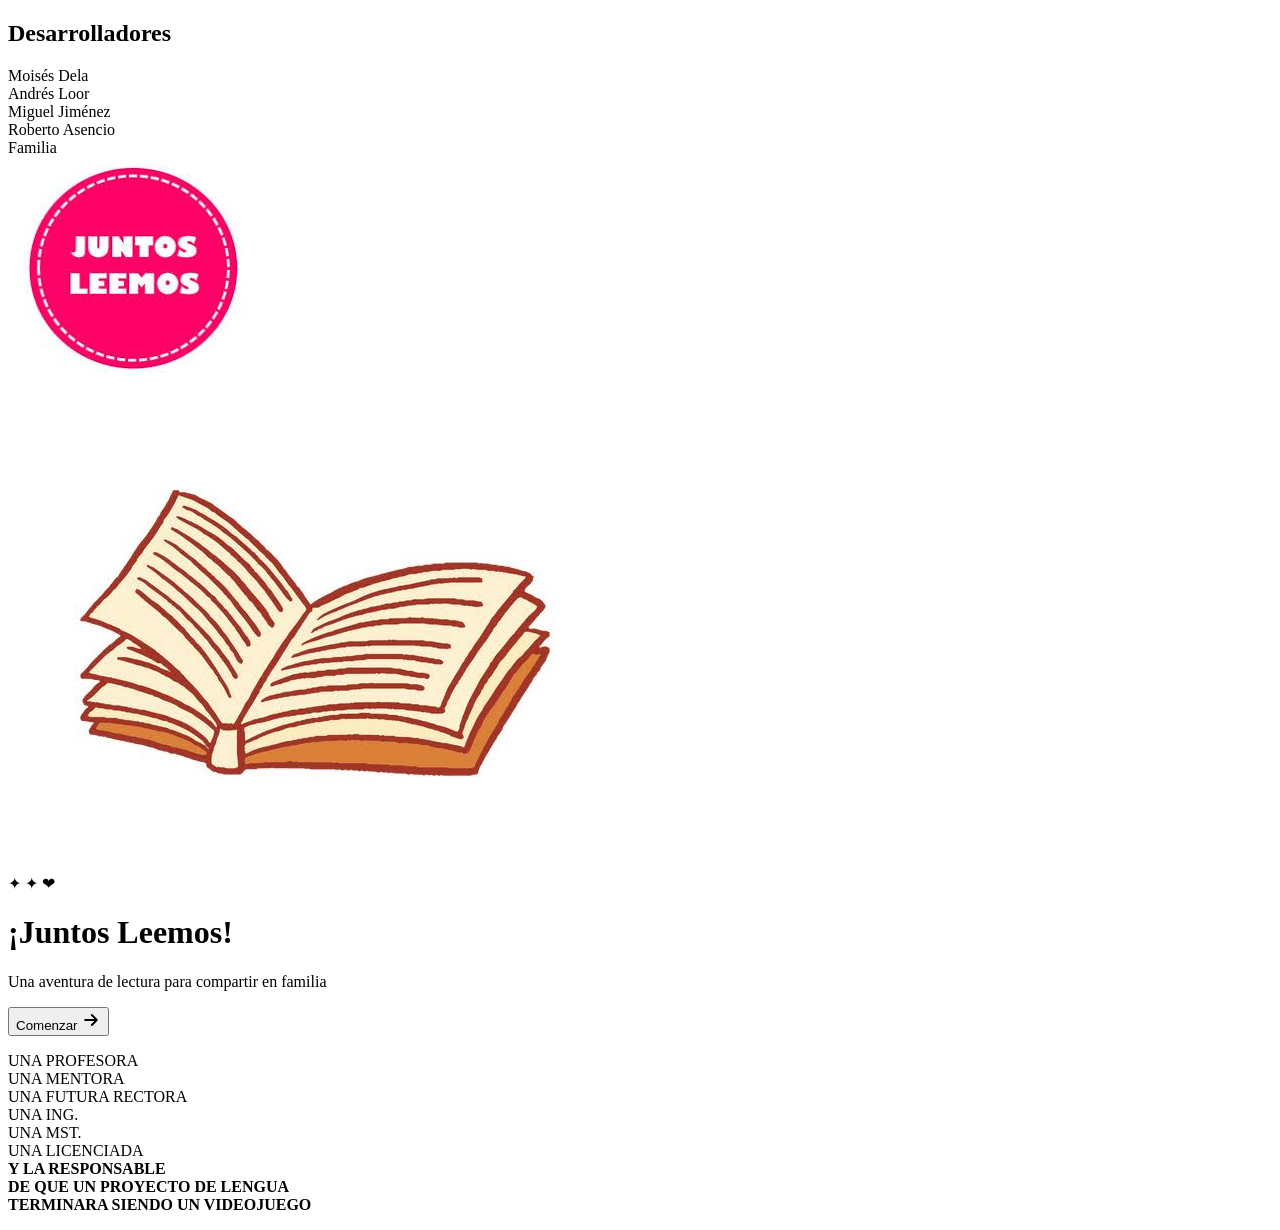
==== commit 7176c91f: "Agrega sección de créditos visuales a la pantalla de bienvenida Suma fotos de los 4 desarrolladores " ====
--- a/index.html
+++ b/index.html
@@ -11,6 +11,33 @@
 </head>
 <body>
   <div class="phone">
+
+    <aside class="side-panel side-panel--left">
+      <h2 class="side-panel__title">Desarrolladores</h2>
+      <div class="dev-grid">
+        <div class="dev-item dev-item--top">
+          <span class="dev-name">Moisés Dela</span>
+          <div class="avatar" style="background-image:url('img/Dela.png')"></div>
+        </div>
+        <div class="dev-item dev-item--top">
+          <span class="dev-name">Andrés Loor</span>
+          <div class="avatar" style="background-image:url('img/Andres.png')"></div>
+        </div>
+        <div class="dev-item">
+          <div class="avatar" style="background-image:url('img/Miguel.png')"></div>
+          <span class="dev-name">Miguel Jiménez</span>
+        </div>
+        <div class="dev-item">
+          <div class="avatar" style="background-image:url('img/Roberto.png')"></div>
+          <span class="dev-name">Roberto Asencio</span>
+        </div>
+        <div class="dev-item dev-item--family">
+          <div class="avatar avatar--family" style="background-image:url('img/Familia.png')"></div>
+          <span class="dev-name">Familia</span>
+        </div>
+      </div>
+    </aside>
+
     <div class="screen" id="screen">
 
       <div class="bg-decor" aria-hidden="true">
@@ -46,6 +73,22 @@
       </footer>
 
     </div>
+
+    <aside class="side-panel side-panel--right">
+      <p class="tribute-text">
+        UNA PROFESORA<br>
+        UNA MENTORA<br>
+        UNA FUTURA RECTORA<br>
+        UNA ING.<br>
+        UNA MST.<br>
+        UNA LICENCIADA<br>
+        <strong>Y LA RESPONSABLE<br>
+        DE QUE UN PROYECTO DE LENGUA<br>
+        TERMINARA SIENDO UN VIDEOJUEGO</strong>
+      </p>
+      <div class="avatar avatar--large" style="background-image:url('img/Karina.png')"></div>
+    </aside>
+
   </div>
 
   <script src="main.js"></script>
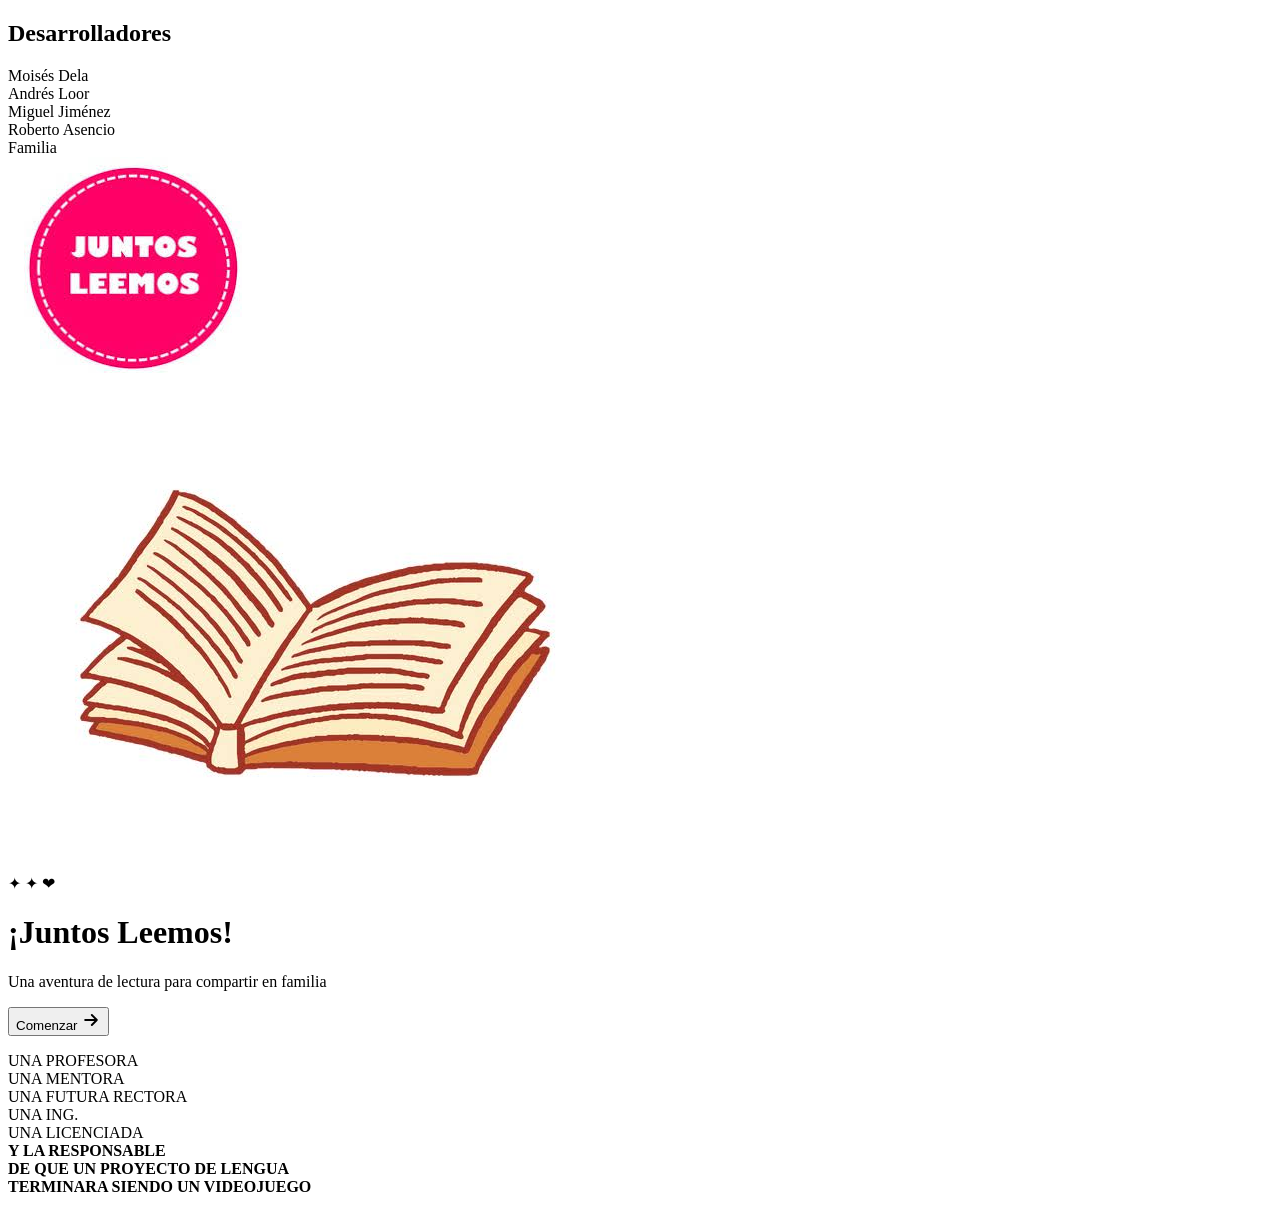
==== commit c1c25210: "Ultimas modificaciones" ====
--- a/index.html
+++ b/index.html
@@ -80,7 +80,6 @@
         UNA MENTORA<br>
         UNA FUTURA RECTORA<br>
         UNA ING.<br>
-        UNA MST.<br>
         UNA LICENCIADA<br>
         <strong>Y LA RESPONSABLE<br>
         DE QUE UN PROYECTO DE LENGUA<br>
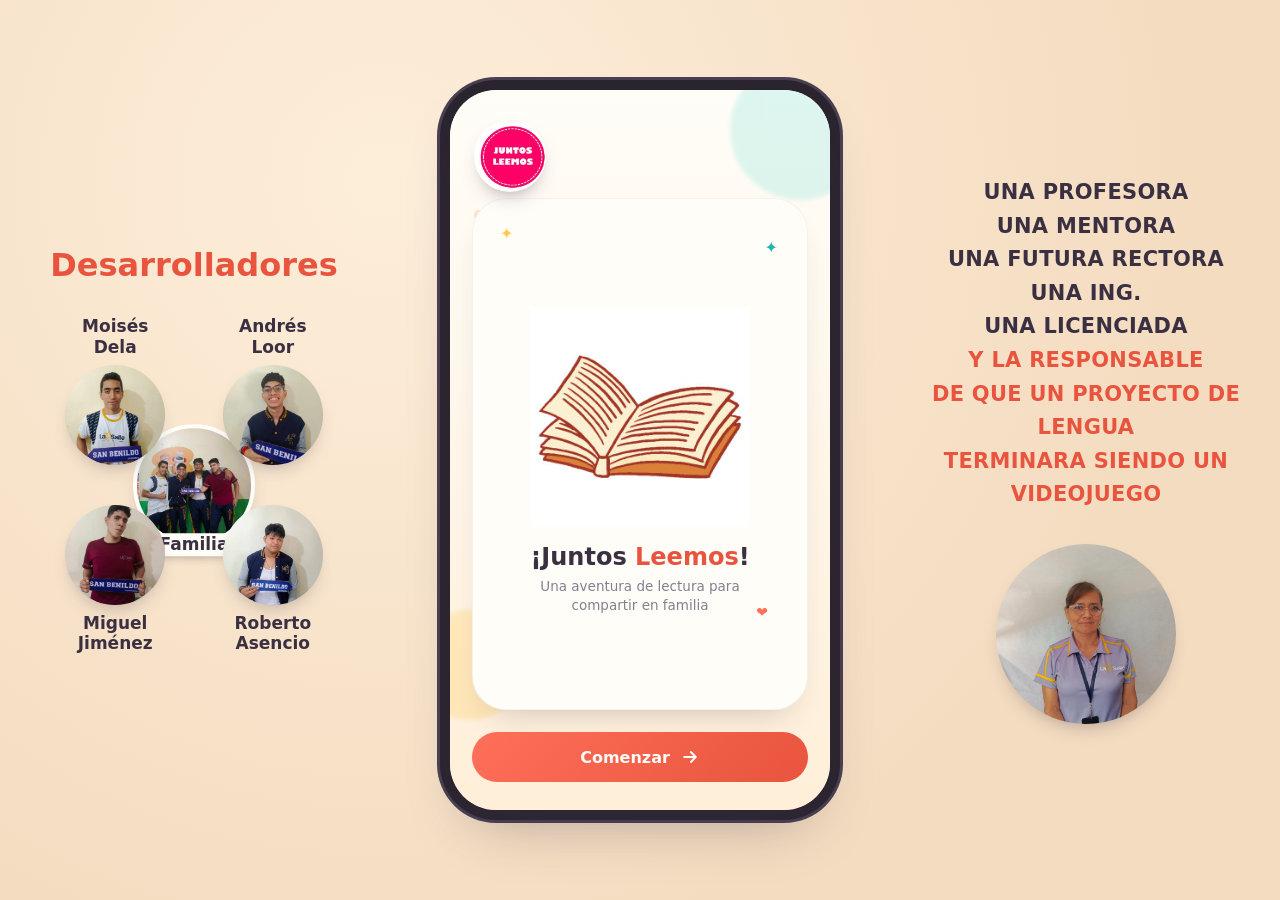
==== commit de643329: "Corrige el enlace a Style.css para GitHub Pages GitHub Pages distingue mayúsculas: style.css daba 40" ====
--- a/index.html
+++ b/index.html
@@ -7,7 +7,7 @@
 <link rel="preconnect" href="https://fonts.googleapis.com">
 <link rel="preconnect" href="https://fonts.gstatic.com" crossorigin>
 <link href="https://fonts.googleapis.com/css2?family=Fredoka:wght@400;500;600;700&display=swap" rel="stylesheet">
-<link rel="stylesheet" href="style.css">
+<link rel="stylesheet" href="Style.css">
 </head>
 <body>
   <div class="phone">
--- a/Style.css
+++ b/Style.css
@@ -0,0 +1,394 @@
+:root {
+  --cream: #FFF7EC;
+  --cream-2: #FFEFD9;
+  --paper: #FFFDF8;
+  --coral: #FF6F59;
+  --coral-dark: #E8543E;
+  --coral-light: #FFB199;
+  --teal: #21B6A8;
+  --teal-dark: #178F84;
+  --teal-light: #9FE9DF;
+  --yellow: #FFC94A;
+  --ink: #3A3042;
+  --ink-soft: #877E8F;
+  --dev-avatar: clamp(100px, 7.5vw, 160px);
+  --family-avatar: clamp(120px, 9.5vw, 200px);
+}
+
+* { box-sizing: border-box; }
+
+html, body {
+  margin: 0;
+  padding: 0;
+  height: 100%;
+  font-family: 'Fredoka', 'Segoe UI', system-ui, sans-serif;
+  color: var(--ink);
+}
+
+.phone {
+  min-height: 100vh;
+  display: flex;
+  align-items: center;
+  justify-content: center;
+  gap: clamp(56px, 7vw, 150px);
+  padding: 24px;
+  background: radial-gradient(circle at 30% 20%, #FDEEDA, #F4DCC0 70%);
+}
+
+/* Paneles laterales (solo en pantallas anchas) */
+.side-panel {
+  display: none;
+  flex-direction: column;
+  align-items: center;
+  gap: 32px;
+  width: clamp(260px, 26vw, 440px);
+  text-align: center;
+}
+
+@media (min-width: 1100px) {
+  .side-panel { display: flex; }
+}
+
+.side-panel__title {
+  margin: 0;
+  font-size: clamp(22px, 1.6vw + 14px, 32px);
+  font-weight: 700;
+  color: var(--coral-dark);
+}
+
+.dev-grid {
+  position: relative;
+  display: grid;
+  grid-template-columns: var(--dev-avatar) var(--dev-avatar);
+  justify-content: center;
+  gap: 40px clamp(56px, 4.5vw, 90px);
+}
+
+.dev-item {
+  position: relative;
+  z-index: 3;
+  display: flex;
+  flex-direction: column;
+  align-items: center;
+  gap: 8px;
+  width: var(--dev-avatar);
+}
+
+.dev-name {
+  max-width: 100%;
+  font-size: clamp(13px, .8vw + 10px, 17px);
+  font-weight: 600;
+  line-height: 1.2;
+  color: var(--ink);
+  overflow-wrap: break-word;
+}
+
+.avatar {
+  width: var(--dev-avatar);
+  height: var(--dev-avatar);
+  border-radius: 50%;
+  background-color: var(--teal-light);
+  background-size: cover;
+  background-position: center;
+  display: flex;
+  align-items: center;
+  justify-content: center;
+  box-shadow: 0 10px 20px -10px rgba(58, 48, 66, .4);
+}
+
+.avatar--large {
+  width: clamp(180px, 13vw, 260px);
+  height: clamp(180px, 13vw, 260px);
+  background-color: var(--coral-light);
+}
+
+/* Foto grupal, más grande, centrada sobre el cruce del 2x2 */
+.dev-item--family {
+  position: absolute;
+  top: 50%;
+  left: 50%;
+  transform: translate(-50%, -50%);
+  z-index: 2;
+}
+
+.avatar--family {
+  width: var(--family-avatar);
+  height: var(--family-avatar);
+  background-color: var(--yellow);
+  border: 4px solid var(--paper);
+}
+
+.dev-item--family .dev-name {
+  position: absolute;
+  bottom: -10px;
+  left: 50%;
+  transform: translateX(-50%);
+  white-space: nowrap;
+  padding: 1px 10px;
+  border-radius: 999px;
+  background: var(--paper);
+  box-shadow: 0 4px 10px -4px rgba(58, 48, 66, .35);
+}
+
+.tribute-text {
+  margin: 0;
+  font-size: clamp(15px, .7vw + 12px, 21px);
+  font-weight: 600;
+  line-height: 1.6;
+  letter-spacing: .3px;
+  color: var(--ink);
+}
+
+.tribute-text strong {
+  color: var(--coral-dark);
+}
+
+.screen {
+  position: relative;
+  width: 100%;
+  max-width: 380px;
+  min-height: 720px;
+  display: flex;
+  flex-direction: column;
+  padding: 30px 22px 28px;
+  border-radius: 46px;
+  overflow: hidden;
+  background: linear-gradient(180deg, var(--paper) 0%, var(--cream-2) 100%);
+  box-shadow:
+    0 30px 60px -22px rgba(58, 48, 66, .4),
+    0 0 0 10px #2b2530,
+    0 0 0 13px #4a4053;
+  animation: screenEnter .5s ease both;
+}
+
+.screen--leaving {
+  animation: screenLeave .5s ease forwards;
+}
+
+.bg-decor {
+  position: absolute;
+  inset: 0;
+  overflow: hidden;
+  pointer-events: none;
+  z-index: 0;
+}
+
+.blob {
+  position: absolute;
+  border-radius: 50%;
+  filter: blur(2px);
+  opacity: .35;
+  animation: blobFloat 9s ease-in-out infinite;
+}
+
+.blob--1 {
+  width: 140px;
+  height: 140px;
+  background: var(--teal-light);
+  top: -30px;
+  right: -40px;
+}
+
+.blob--2 {
+  width: 110px;
+  height: 110px;
+  background: var(--yellow);
+  opacity: .25;
+  bottom: 90px;
+  left: -35px;
+  animation-delay: 1.4s;
+  animation-duration: 11s;
+}
+
+.dot {
+  position: absolute;
+  border-radius: 50%;
+  background: var(--coral-light);
+  opacity: .4;
+  animation: sparkleTwinkle 3s ease-in-out infinite;
+}
+
+.dot--1 { width: 10px; height: 10px; top: 120px; left: 24px; }
+.dot--2 { width: 7px; height: 7px; top: 200px; right: 30px; animation-delay: .6s; background: var(--teal); }
+.dot--3 { width: 8px; height: 8px; bottom: 160px; right: 60px; animation-delay: 1.2s; background: var(--yellow-dark, var(--yellow)); }
+
+/* Logo badge */
+.logo-badge {
+  position: relative;
+  z-index: 2;
+  align-self: flex-start;
+  display: inline-flex;
+  align-items: center;
+  margin-bottom: -20px;
+  margin-left: 2px;
+  opacity: 0;
+  animation: fadeDown .6s ease .1s forwards;
+}
+
+.logo-badge__img {
+  width: 72px;
+  height: 72px;
+  object-fit: contain;
+  border-radius: 50%;
+  box-shadow: 0 10px 20px -10px rgba(58, 48, 66, .5);
+}
+
+/* Illustration card */
+.illustration-card {
+  position: relative;
+  z-index: 1;
+  flex: 1;
+  margin-top: 26px;
+  padding: 40px 22px 26px;
+  display: flex;
+  flex-direction: column;
+  align-items: center;
+  justify-content: center;
+  text-align: center;
+  gap: 6px;
+  background: var(--paper);
+  border-radius: 34px;
+  box-shadow: inset 0 0 0 1px rgba(58, 48, 66, .05), 0 18px 34px -20px rgba(58, 48, 66, .3);
+  opacity: 0;
+  transform: scale(.9) translateY(10px);
+  animation: popIn .6s cubic-bezier(.34,1.56,.64,1) .3s forwards;
+}
+
+.illustration-card__sparkle {
+  position: absolute;
+  color: var(--yellow);
+  font-size: 16px;
+  animation: sparkleTwinkle 2.4s ease-in-out infinite;
+}
+
+.illustration-card__sparkle--1 { top: 26px; left: 28px; }
+.illustration-card__sparkle--2 { top: 40px; right: 30px; color: var(--teal); animation-delay: .5s; }
+.illustration-card__sparkle--3 { bottom: 90px; right: 40px; color: var(--coral); font-size: 14px; animation-delay: 1s; }
+
+.illustration {
+  width: 100%;
+  max-width: 260px;
+  height: auto;
+  margin-bottom: 6px;
+}
+
+.illustration-img {
+  max-width: 220px;
+  object-fit: contain;
+}
+
+.illustration-card__title {
+  margin: 4px 0 0;
+  font-size: 24px;
+  font-weight: 600;
+  color: var(--ink);
+}
+
+.illustration-card__title span {
+  color: var(--coral-dark);
+}
+
+.illustration-card__subtitle {
+  margin: 0;
+  max-width: 240px;
+  font-size: 13.5px;
+  color: var(--ink-soft);
+  line-height: 1.4;
+}
+
+/* CTA */
+.cta {
+  position: relative;
+  z-index: 1;
+  margin-top: 22px;
+  opacity: 0;
+  animation: fadeUp .6s ease .9s forwards;
+}
+
+.btn-enter {
+  position: relative;
+  overflow: hidden;
+  width: 100%;
+  display: flex;
+  align-items: center;
+  justify-content: center;
+  gap: 10px;
+  padding: 15px 20px;
+  font-family: inherit;
+  font-size: 16px;
+  font-weight: 600;
+  color: var(--paper);
+  background: linear-gradient(135deg, var(--coral), var(--coral-dark));
+  border: none;
+  border-radius: 999px;
+  cursor: pointer;
+  transition: transform .15s ease;
+  animation: pulseGlow 2.2s ease-in-out infinite alternate;
+}
+
+.btn-enter:hover { transform: translateY(-2px); }
+.btn-enter:active { transform: scale(.96); }
+
+.btn-enter__ripple {
+  position: absolute;
+  width: 10px;
+  height: 10px;
+  border-radius: 50%;
+  background: rgba(255, 255, 255, .55);
+  transform: translate(-50%, -50%) scale(0);
+  animation: rippleOut .6s ease-out forwards;
+  pointer-events: none;
+}
+
+/* Keyframes */
+@keyframes screenEnter {
+  from { opacity: 0; transform: scale(.97); }
+  to { opacity: 1; transform: scale(1); }
+}
+
+@keyframes screenLeave {
+  to { opacity: 0; transform: scale(.96); }
+}
+
+@keyframes fadeDown {
+  from { opacity: 0; transform: translateY(-16px); }
+  to { opacity: 1; transform: translateY(0); }
+}
+
+@keyframes fadeUp {
+  from { opacity: 0; transform: translateY(20px); }
+  to { opacity: 1; transform: translateY(0); }
+}
+
+@keyframes popIn {
+  0% { opacity: 0; transform: scale(.88) translateY(12px); }
+  70% { opacity: 1; }
+  100% { opacity: 1; transform: scale(1) translateY(0); }
+}
+
+@keyframes sparkleTwinkle {
+  0%, 100% { opacity: .25; transform: scale(.75); }
+  50% { opacity: 1; transform: scale(1.1); }
+}
+
+@keyframes blobFloat {
+  0%, 100% { transform: translate(0, 0) scale(1); }
+  50% { transform: translate(8px, -12px) scale(1.06); }
+}
+
+@keyframes pulseGlow {
+  from { box-shadow: 0 10px 22px -8px rgba(232, 84, 62, .55); }
+  to { box-shadow: 0 16px 32px -6px rgba(232, 84, 62, .85); }
+}
+
+@keyframes rippleOut {
+  to { transform: translate(-50%, -50%) scale(18); opacity: 0; }
+}
+
+@media (prefers-reduced-motion: reduce) {
+  *, *::before, *::after {
+    animation-duration: .01ms !important;
+    animation-iteration-count: 1 !important;
+    transition-duration: .01ms !important;
+  }
+}
